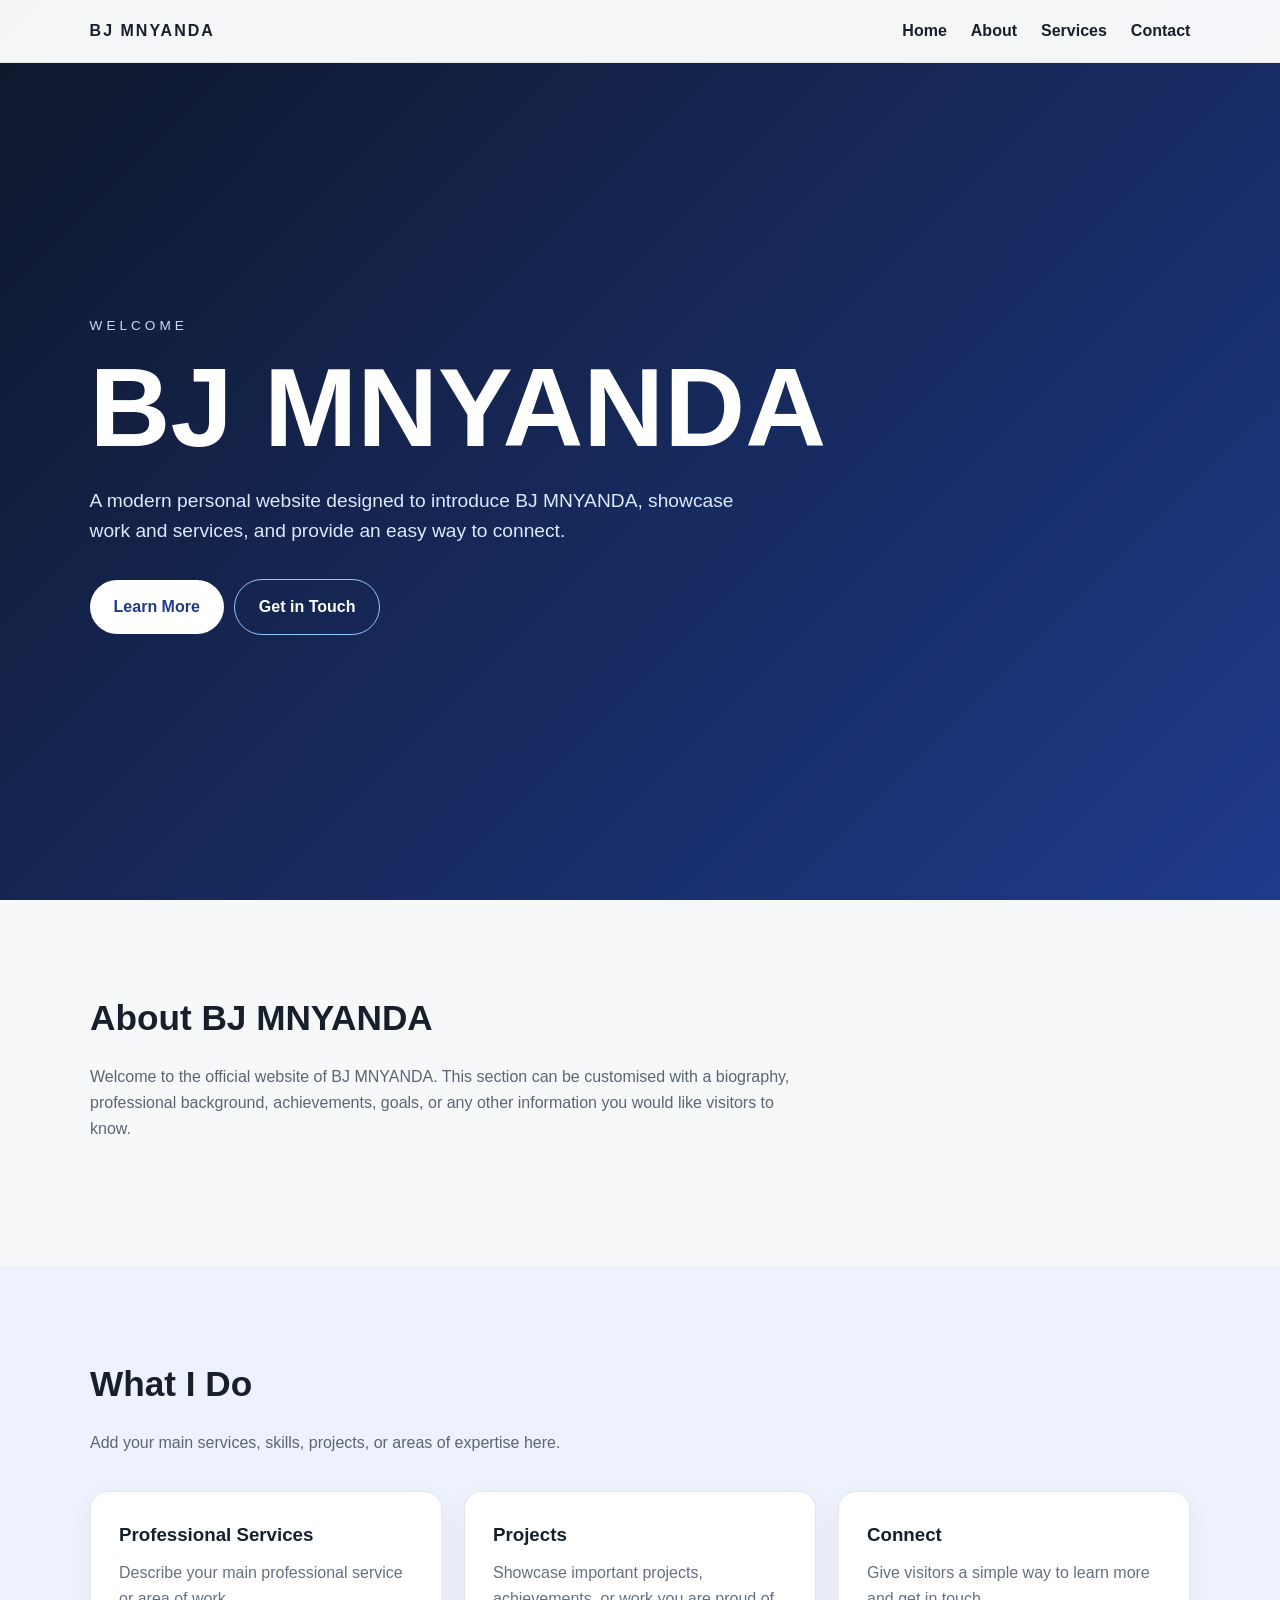
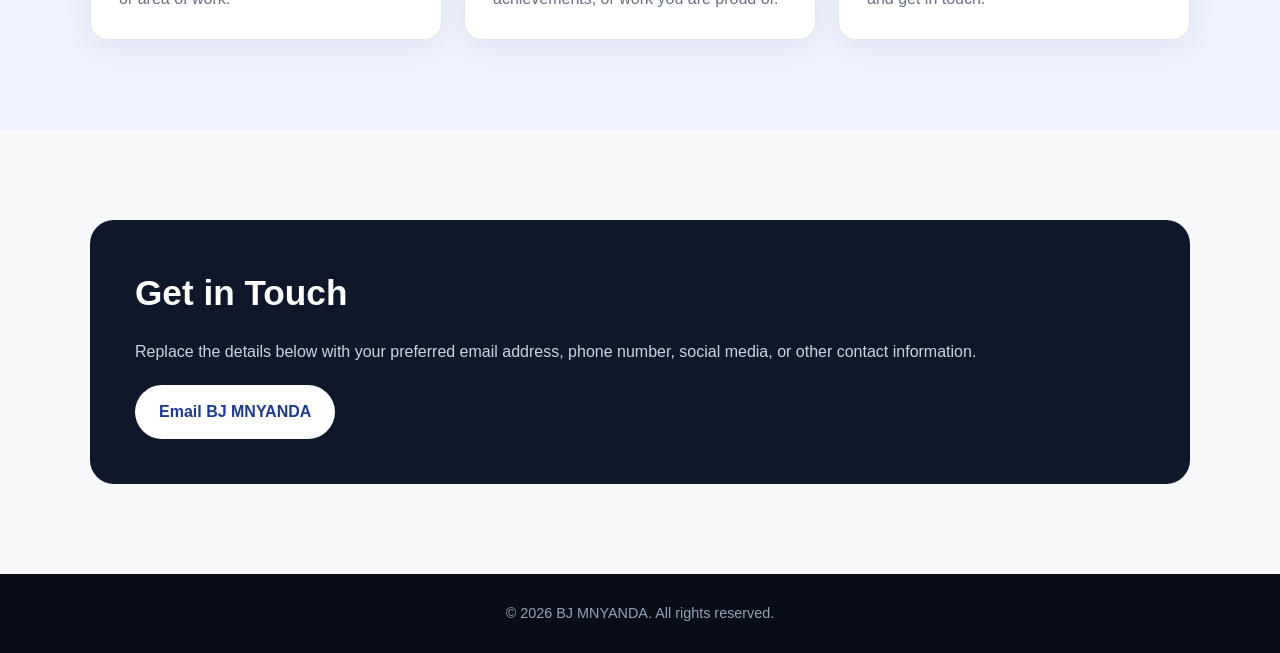
==== index.html @ 5019b52d "Create BJ MNYANDA website" ====
<!DOCTYPE html>
<html lang="en">
<head>
<meta charset="UTF-8">
<meta name="viewport" content="width=device-width, initial-scale=1.0">
<title>BJ MNYANDA</title>
<meta name="description" content="Official website of BJ MNYANDA.">
<style>
*{box-sizing:border-box;margin:0;padding:0}html{scroll-behavior:smooth}
body{font-family:Arial,Helvetica,sans-serif;line-height:1.6;color:#17202a;background:#f7f8fa}
nav{position:fixed;top:0;width:100%;z-index:10;background:rgba(255,255,255,.96);border-bottom:1px solid #e5e7eb;display:flex;justify-content:space-between;align-items:center;padding:18px 7%}
.logo{font-weight:800;letter-spacing:2px}nav a{color:#17202a;text-decoration:none;margin-left:24px;font-weight:600}nav a:hover{color:#2563eb}
.hero{min-height:100vh;display:flex;align-items:center;padding:120px 7% 70px;background:linear-gradient(135deg,#0f172a,#1e3a8a);color:#fff}
.hero-content{max-width:800px}.eyebrow{text-transform:uppercase;letter-spacing:4px;font-size:.85rem;color:#bfdbfe;margin-bottom:18px}
h1{font-size:clamp(3.2rem,9vw,7rem);line-height:.95;margin-bottom:24px}.hero p{font-size:1.2rem;max-width:650px;color:#dbeafe;margin-bottom:32px}
.button{display:inline-block;background:#fff;color:#1e3a8a;padding:14px 24px;border-radius:999px;text-decoration:none;font-weight:700;margin-right:10px}
.button.alt{background:transparent;color:#fff;border:1px solid #93c5fd}
section{padding:90px 7%}.container{max-width:1100px;margin:auto}h2{font-size:2.2rem;margin-bottom:18px}.intro{max-width:700px;color:#5b6573;margin-bottom:35px}
.cards{display:grid;grid-template-columns:repeat(3,1fr);gap:22px}.card{background:#fff;border:1px solid #e5e7eb;border-radius:18px;padding:28px;box-shadow:0 8px 30px rgba(15,23,42,.05)}
.card h3{margin-bottom:10px}.card p{color:#657080}.about{background:#eef2ff}
.contact-box{background:#0f172a;color:#fff;border-radius:24px;padding:45px}.contact-box p{color:#cbd5e1;margin-bottom:20px}
footer{background:#080d18;color:#94a3b8;text-align:center;padding:28px;font-size:.9rem}
@media(max-width:750px){nav{padding:15px 5%}nav .links{display:none}section{padding:70px 5%}.cards{grid-template-columns:1fr}.contact-box{padding:30px}}
</style>
</head>
<body>
<nav><div class="logo">BJ MNYANDA</div><div class="links">
<a href="#home">Home</a><a href="#about">About</a><a href="#services">Services</a><a href="#contact">Contact</a>
</div></nav>
<main>
<section class="hero" id="home"><div class="hero-content">
<div class="eyebrow">Welcome</div><h1>BJ MNYANDA</h1>
<p>A modern personal website designed to introduce BJ MNYANDA, showcase work and services, and provide an easy way to connect.</p>
<a class="button" href="#about">Learn More</a><a class="button alt" href="#contact">Get in Touch</a>
</div></section>
<section id="about"><div class="container"><h2>About BJ MNYANDA</h2>
<p class="intro">Welcome to the official website of BJ MNYANDA. This section can be customised with a biography, professional background, achievements, goals, or any other information you would like visitors to know.</p>
</div></section>
<section id="services" class="about"><div class="container"><h2>What I Do</h2>
<p class="intro">Add your main services, skills, projects, or areas of expertise here.</p>
<div class="cards">
<div class="card"><h3>Professional Services</h3><p>Describe your main professional service or area of work.</p></div>
<div class="card"><h3>Projects</h3><p>Showcase important projects, achievements, or work you are proud of.</p></div>
<div class="card"><h3>Connect</h3><p>Give visitors a simple way to learn more and get in touch.</p></div>
</div></div></section>
<section id="contact"><div class="container"><div class="contact-box"><h2>Get in Touch</h2>
<p>Replace the details below with your preferred email address, phone number, social media, or other contact information.</p>
<a class="button" href="mailto:your@email.com">Email BJ MNYANDA</a>
</div></div></section>
</main>
<footer>© 2026 BJ MNYANDA. All rights reserved.</footer>
</body>
</html>
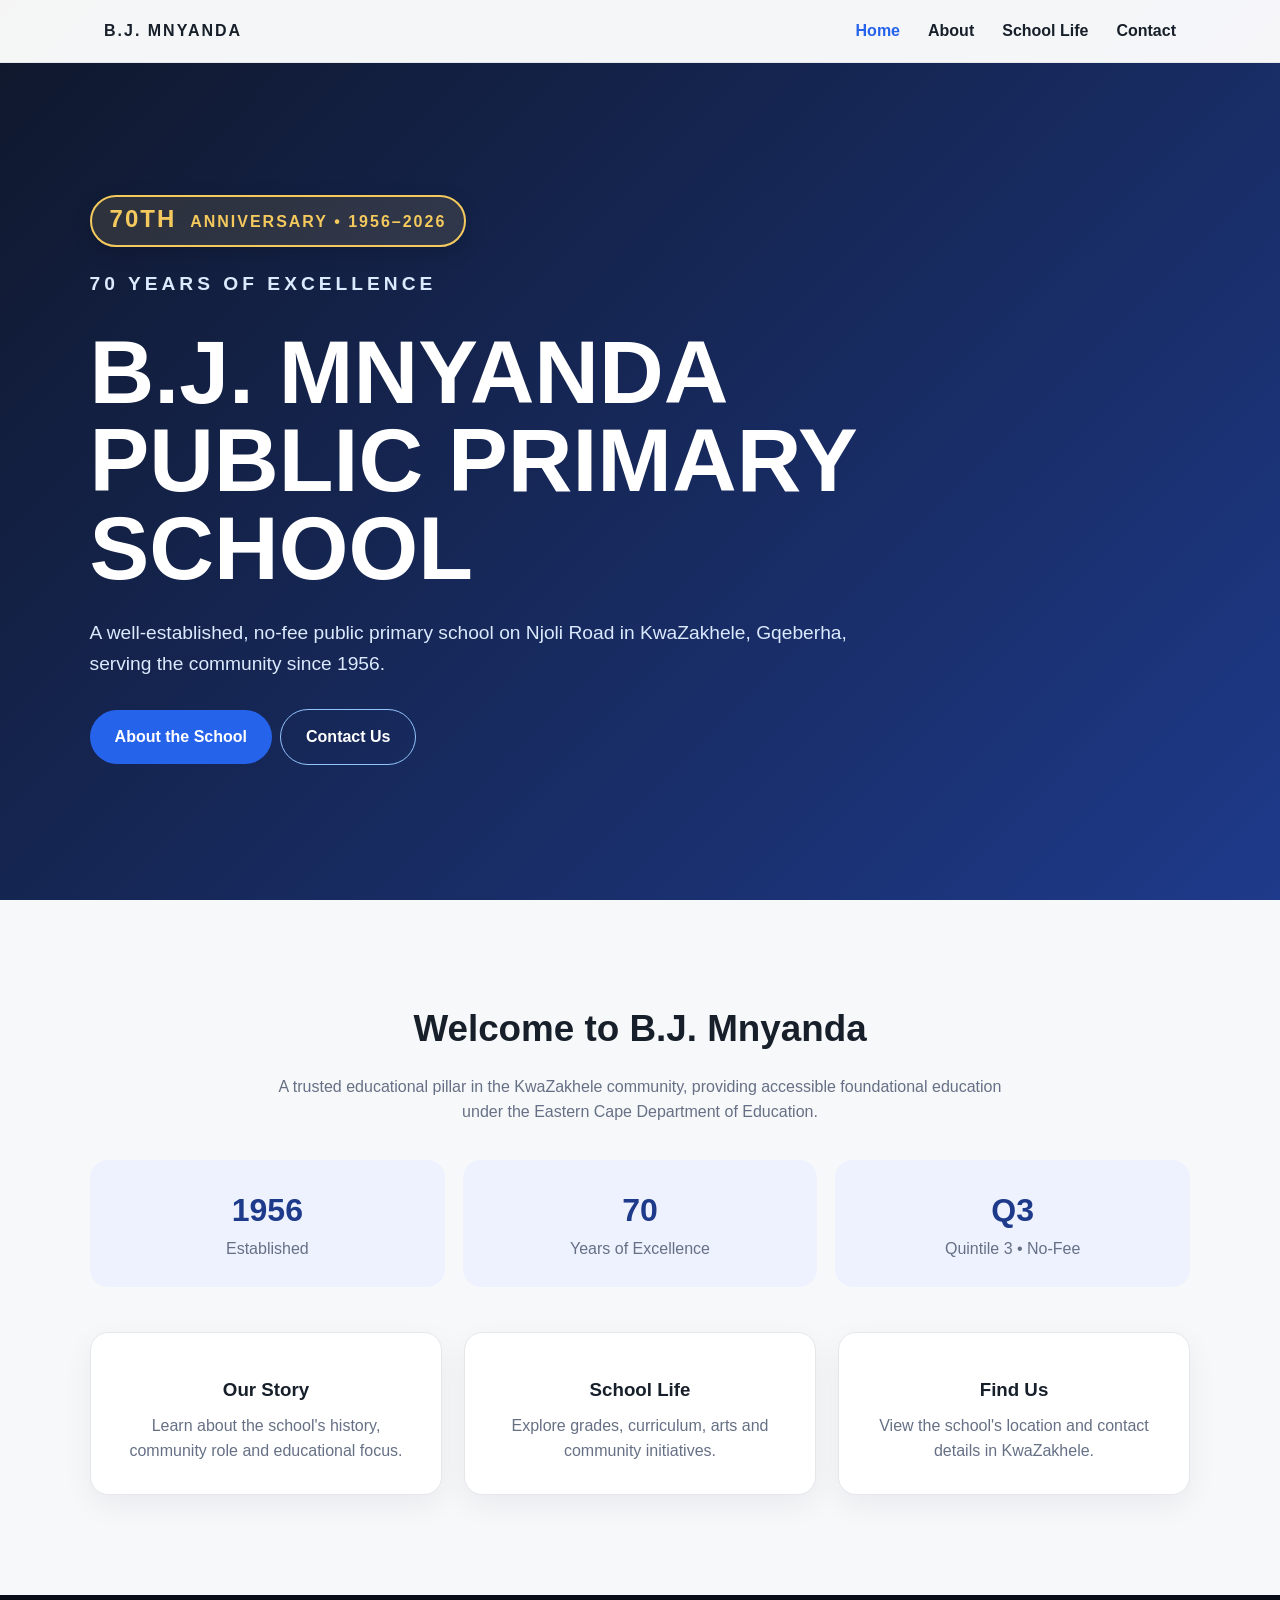
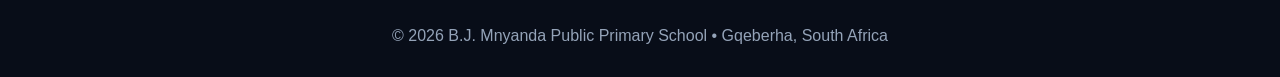
==== commit 9675aca9: "Fix GitHub Pages homepage link" ====
--- a/index.html
+++ b/index.html
@@ -3,51 +3,13 @@
 <head>
 <meta charset="UTF-8">
 <meta name="viewport" content="width=device-width, initial-scale=1.0">
-<title>BJ MNYANDA</title>
-<meta name="description" content="Official website of BJ MNYANDA.">
-<style>
-*{box-sizing:border-box;margin:0;padding:0}html{scroll-behavior:smooth}
-body{font-family:Arial,Helvetica,sans-serif;line-height:1.6;color:#17202a;background:#f7f8fa}
-nav{position:fixed;top:0;width:100%;z-index:10;background:rgba(255,255,255,.96);border-bottom:1px solid #e5e7eb;display:flex;justify-content:space-between;align-items:center;padding:18px 7%}
-.logo{font-weight:800;letter-spacing:2px}nav a{color:#17202a;text-decoration:none;margin-left:24px;font-weight:600}nav a:hover{color:#2563eb}
-.hero{min-height:100vh;display:flex;align-items:center;padding:120px 7% 70px;background:linear-gradient(135deg,#0f172a,#1e3a8a);color:#fff}
-.hero-content{max-width:800px}.eyebrow{text-transform:uppercase;letter-spacing:4px;font-size:.85rem;color:#bfdbfe;margin-bottom:18px}
-h1{font-size:clamp(3.2rem,9vw,7rem);line-height:.95;margin-bottom:24px}.hero p{font-size:1.2rem;max-width:650px;color:#dbeafe;margin-bottom:32px}
-.button{display:inline-block;background:#fff;color:#1e3a8a;padding:14px 24px;border-radius:999px;text-decoration:none;font-weight:700;margin-right:10px}
-.button.alt{background:transparent;color:#fff;border:1px solid #93c5fd}
-section{padding:90px 7%}.container{max-width:1100px;margin:auto}h2{font-size:2.2rem;margin-bottom:18px}.intro{max-width:700px;color:#5b6573;margin-bottom:35px}
-.cards{display:grid;grid-template-columns:repeat(3,1fr);gap:22px}.card{background:#fff;border:1px solid #e5e7eb;border-radius:18px;padding:28px;box-shadow:0 8px 30px rgba(15,23,42,.05)}
-.card h3{margin-bottom:10px}.card p{color:#657080}.about{background:#eef2ff}
-.contact-box{background:#0f172a;color:#fff;border-radius:24px;padding:45px}.contact-box p{color:#cbd5e1;margin-bottom:20px}
-footer{background:#080d18;color:#94a3b8;text-align:center;padding:28px;font-size:.9rem}
-@media(max-width:750px){nav{padding:15px 5%}nav .links{display:none}section{padding:70px 5%}.cards{grid-template-columns:1fr}.contact-box{padding:30px}}
-</style>
+<title>B.J. Mnyanda Public Primary School</title>
+<meta http-equiv="refresh" content="0; url=home.html">
+<link rel="canonical" href="home.html">
 </head>
 <body>
-<nav><div class="logo">BJ MNYANDA</div><div class="links">
-<a href="#home">Home</a><a href="#about">About</a><a href="#services">Services</a><a href="#contact">Contact</a>
-</div></nav>
-<main>
-<section class="hero" id="home"><div class="hero-content">
-<div class="eyebrow">Welcome</div><h1>BJ MNYANDA</h1>
-<p>A modern personal website designed to introduce BJ MNYANDA, showcase work and services, and provide an easy way to connect.</p>
-<a class="button" href="#about">Learn More</a><a class="button alt" href="#contact">Get in Touch</a>
-</div></section>
-<section id="about"><div class="container"><h2>About BJ MNYANDA</h2>
-<p class="intro">Welcome to the official website of BJ MNYANDA. This section can be customised with a biography, professional background, achievements, goals, or any other information you would like visitors to know.</p>
-</div></section>
-<section id="services" class="about"><div class="container"><h2>What I Do</h2>
-<p class="intro">Add your main services, skills, projects, or areas of expertise here.</p>
-<div class="cards">
-<div class="card"><h3>Professional Services</h3><p>Describe your main professional service or area of work.</p></div>
-<div class="card"><h3>Projects</h3><p>Showcase important projects, achievements, or work you are proud of.</p></div>
-<div class="card"><h3>Connect</h3><p>Give visitors a simple way to learn more and get in touch.</p></div>
-</div></div></section>
-<section id="contact"><div class="container"><div class="contact-box"><h2>Get in Touch</h2>
-<p>Replace the details below with your preferred email address, phone number, social media, or other contact information.</p>
-<a class="button" href="mailto:your@email.com">Email BJ MNYANDA</a>
-</div></div></section>
-</main>
-<footer>© 2026 BJ MNYANDA. All rights reserved.</footer>
+<p>Opening the B.J. Mnyanda Public Primary School website...</p>
+<p><a href="home.html">Click here if the page does not open automatically.</a></p>
+<script>window.location.replace("home.html");</script>
 </body>
 </html>
